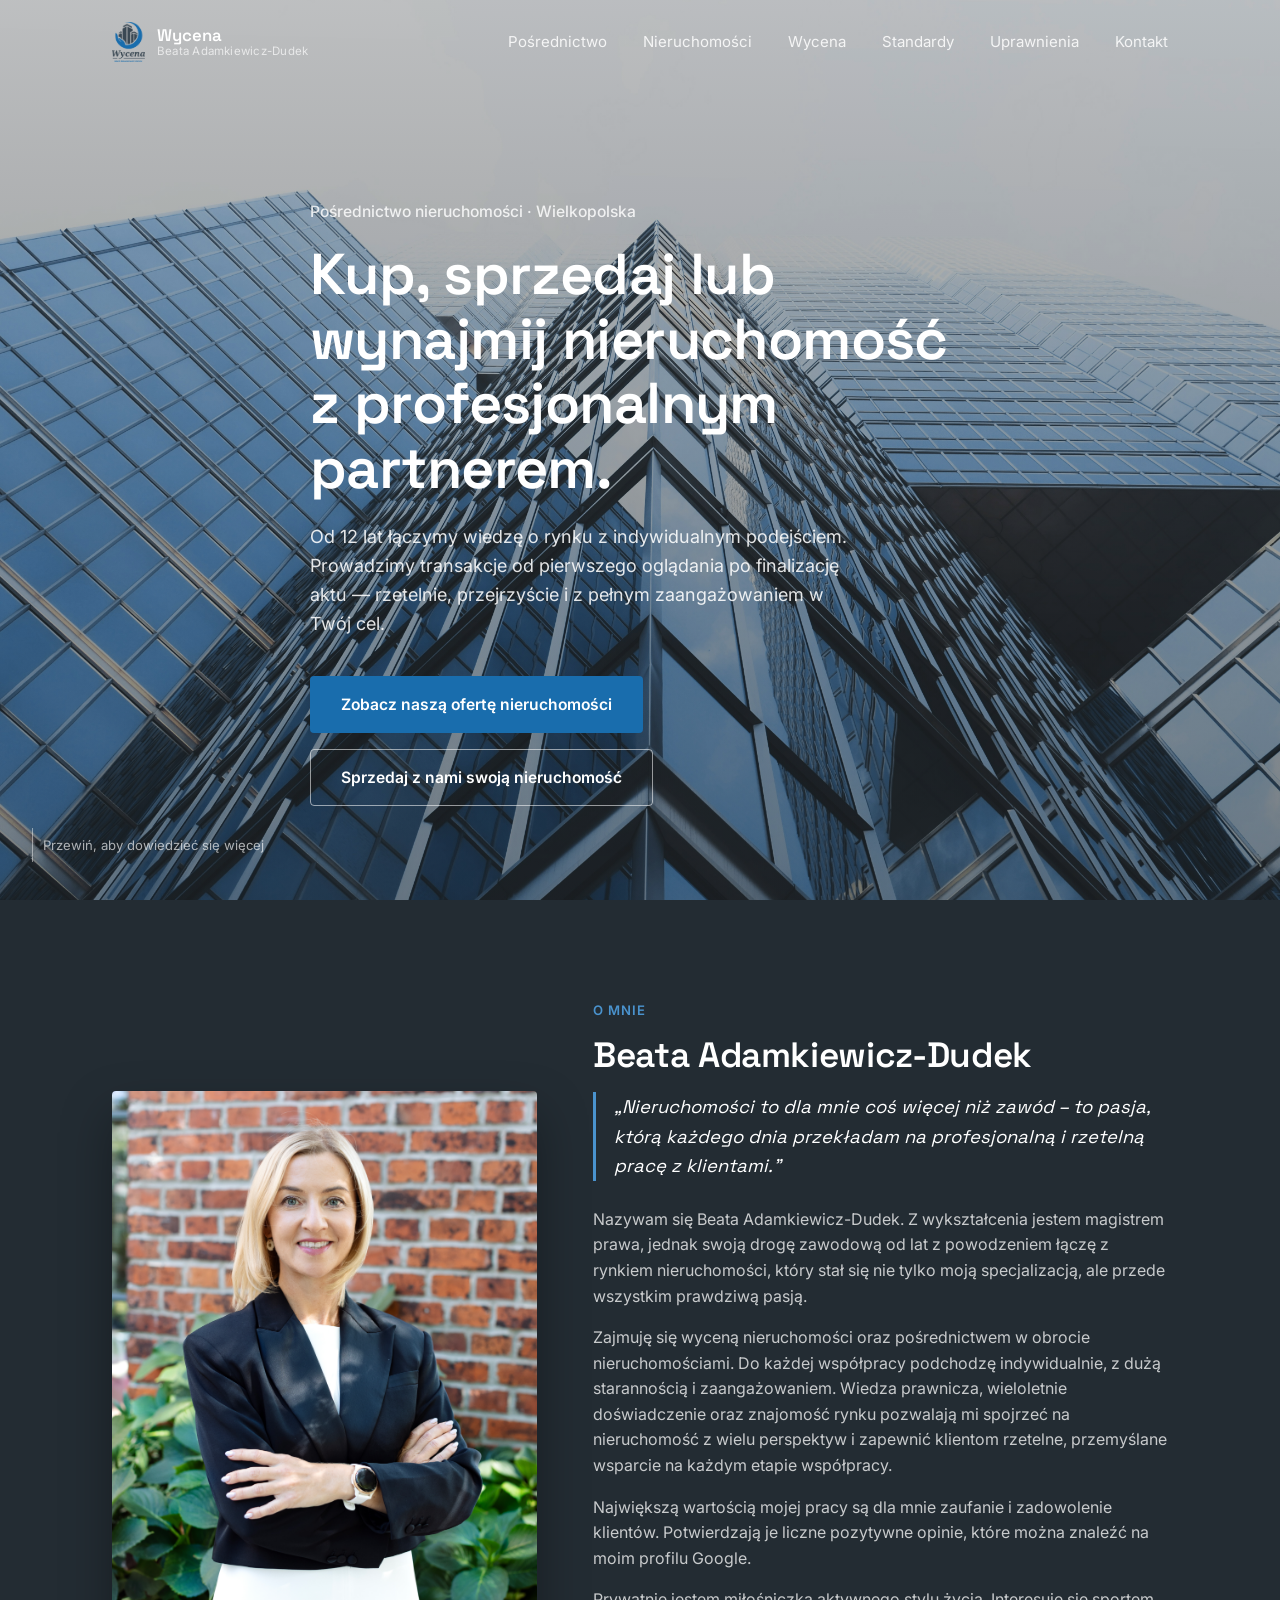
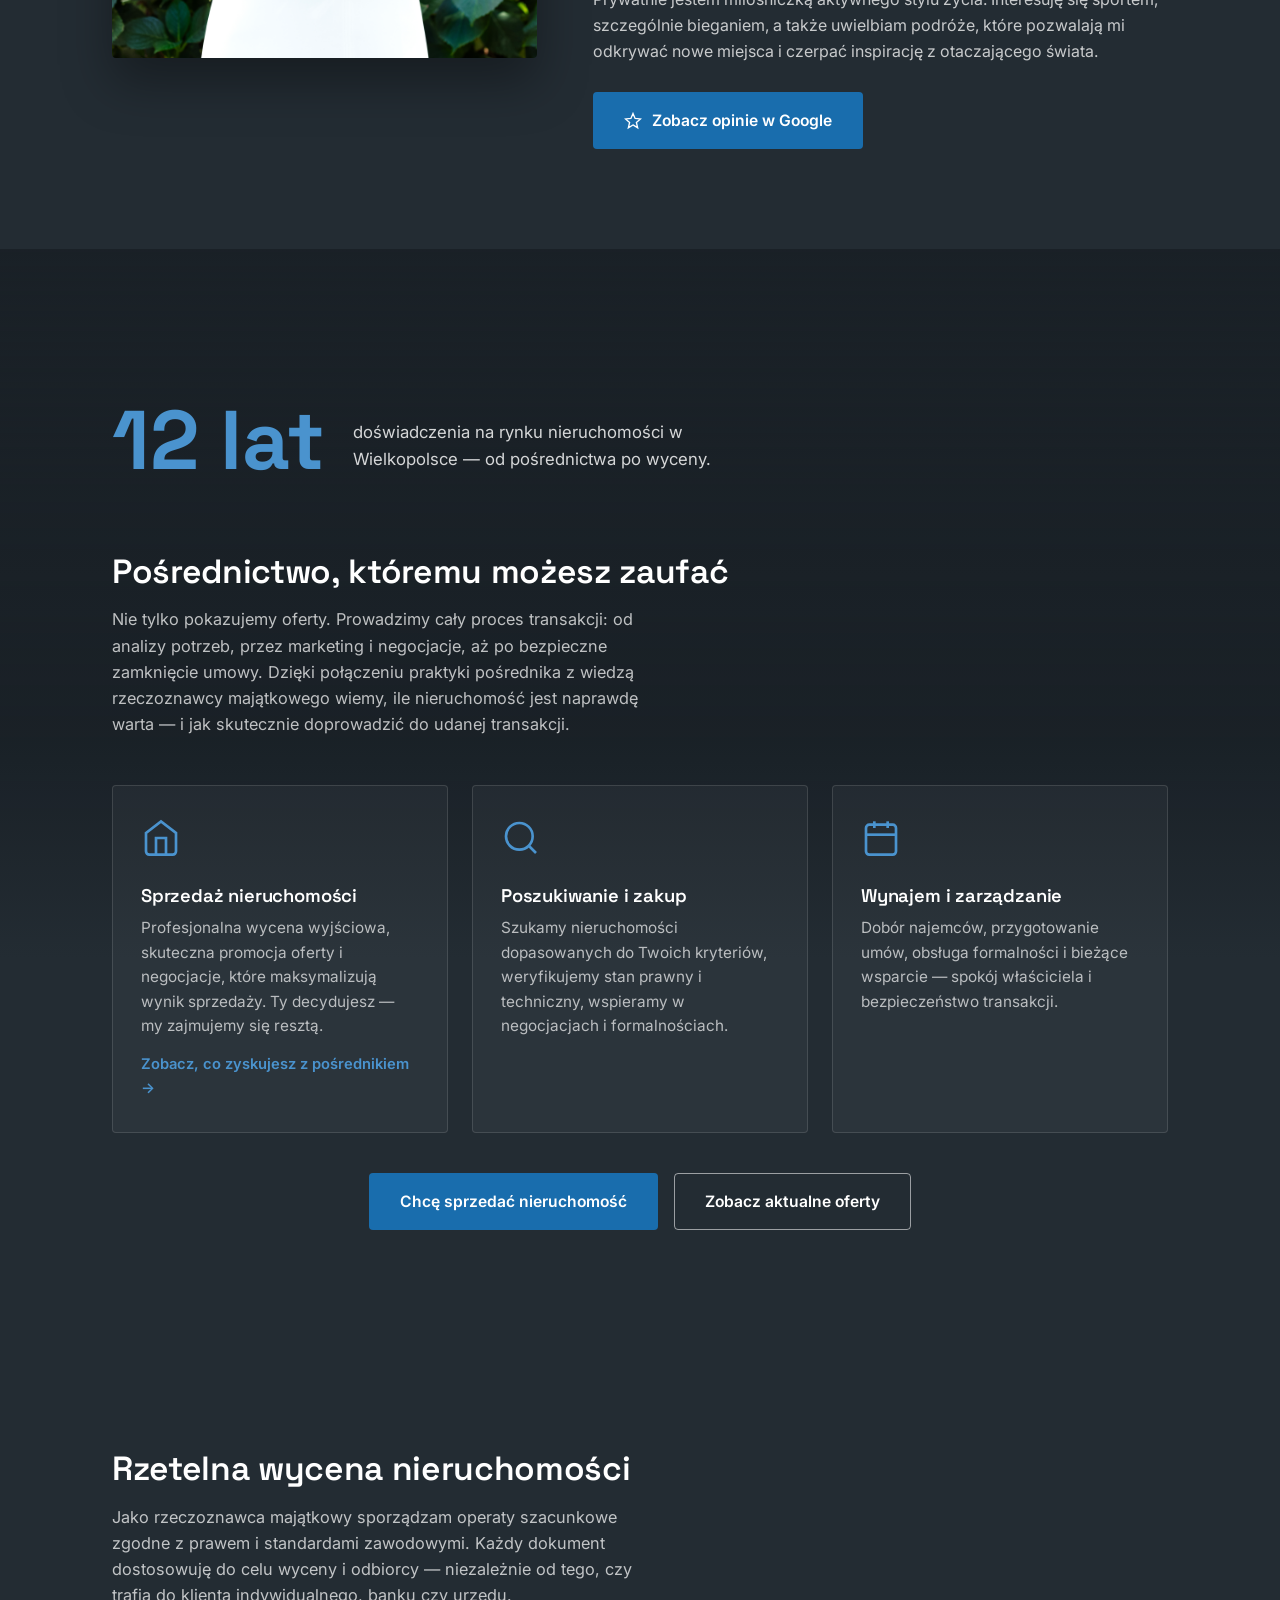
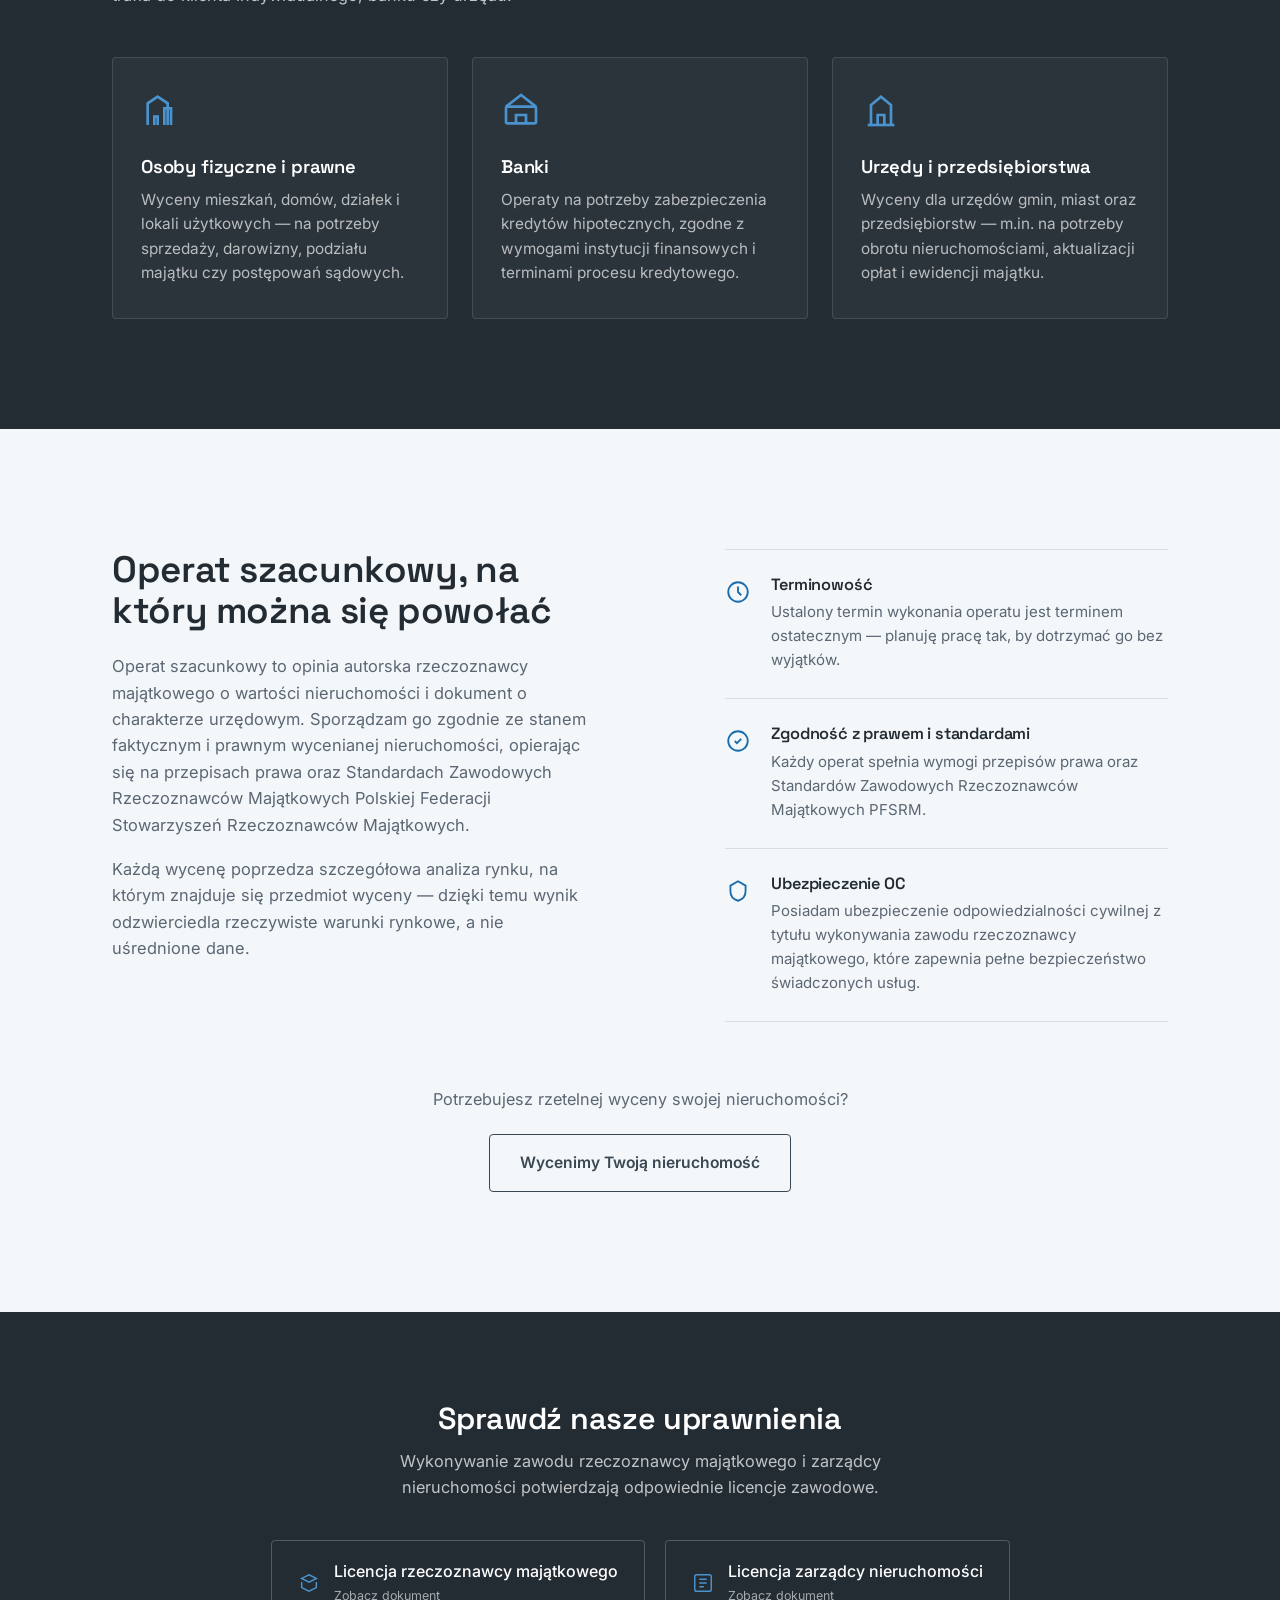
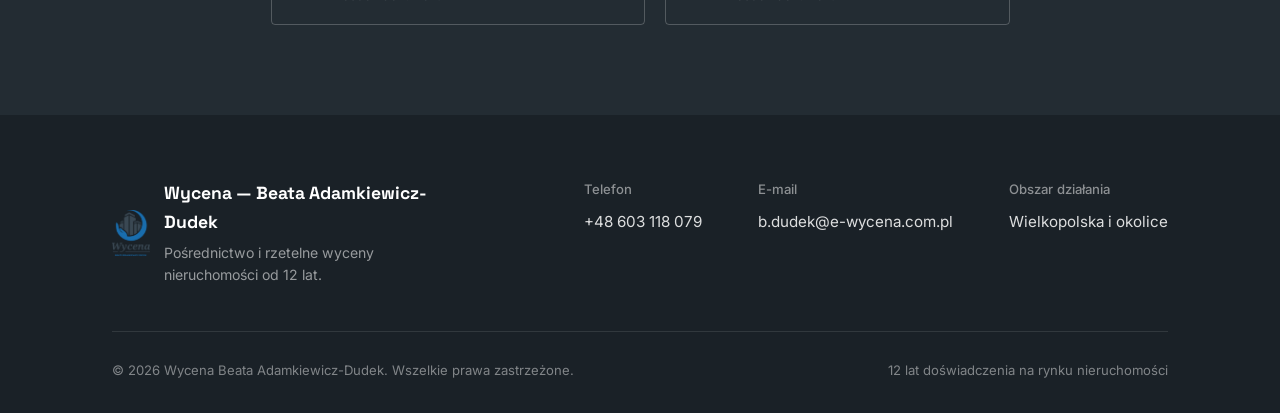
==== index.html @ 92de9cc1 "Pierwsza wersja strony" ====
<!DOCTYPE html>

<html lang="pl">
<head>
<meta charset="utf-8"/>
<meta content="width=device-width, initial-scale=1.0" name="viewport"/>
<title>Pośrednictwo i wycena nieruchomości — Beata Adamkiewicz-Dudek</title>
<meta name="description" content="Kancelaria rzeczoznawcy majątkowego i pośrednictwo w obrocie nieruchomościami — wyceny, operaty szacunkowe i sprzedaż nieruchomości w Wielkopolsce."/>
<meta name="robots" content="index, follow"/>
<link rel="canonical" href="https://www.e-wycena.com.pl/" id="canonicalLink"/>
<meta property="og:type" content="website"/>
<meta property="og:site_name" content="Wycena — Beata Adamkiewicz-Dudek"/>
<meta property="og:title" content="Pośrednictwo i wycena nieruchomości"/>
<meta property="og:description" content="Kancelaria rzeczoznawcy majątkowego i pośrednictwo w obrocie nieruchomościami w Wielkopolsce."/>
<meta property="og:image" content="https://www.e-wycena.com.pl/logo-white.png" id="ogImage"/>
<meta property="og:locale" content="pl_PL"/>
<meta name="twitter:card" content="summary_large_image"/>
<link href="https://fonts.googleapis.com" rel="preconnect"/>
<link crossorigin="" href="https://fonts.gstatic.com" rel="preconnect"/>
<link href="https://fonts.googleapis.com/css2?family=Space+Grotesk:wght@400;500;600;700&amp;family=Inter:wght@400;500;600;700&amp;display=swap" rel="stylesheet"/>
<style>
  :root{
    --navy: #3A4853;
    --navy-deep: #232C33;
    --navy-deepest: #1A2127;
    --blue: #196DAD;
    --blue-light: #4A93CE;
    --blue-pale: #E7F1FA;
    --paper: #F4F7FA;
    --white: #FFFFFF;
    --ink: #232C33;
    --ink-soft: #5B6773;
    --line: rgba(58,72,83,0.14);
    --radius: 4px;
  }

  *{ box-sizing: border-box; }
  html{ scroll-behavior: smooth; }
  body{
    margin:0;
    font-family:'Inter', sans-serif;
    color: var(--ink);
    line-height: 1.6;
    background: var(--navy-deepest);
    -webkit-font-smoothing: antialiased;
  }

  h1,h2,h3,.display{
    font-family:'Space Grotesk', sans-serif;
    font-weight: 600;
    line-height: 1.12;
    letter-spacing: -0.01em;
    margin: 0;
  }

  a{ color: inherit; text-decoration:none; }
  img{ max-width:100%; display:block; }

  .container{
    max-width: 1120px;
    margin: 0 auto;
    padding: 0 32px;
  }

  @media (prefers-reduced-motion: reduce){
    html{ scroll-behavior:auto; }
    *{ animation-duration: 0.001ms !important; transition-duration: 0.001ms !important; }
  }

  /* ---------- Fixed background photo ---------- */
  .photo-backdrop{
    position: fixed;
    inset: 0;
    background: url('wiezowce.jpg') center 30% / cover no-repeat;
    z-index: -2;
  }
  .photo-backdrop::after{
    content:"";
    position:absolute; inset:0;
    background: linear-gradient(180deg, rgba(20,26,31,0.28) 0%, rgba(20,26,31,0.55) 100%);
  }

  /* ---------- Nav ---------- */
  .nav{
    position: fixed;
    top:0; left:0; right:0;
    z-index: 50;
    padding: 22px 0;
    transition: background 0.35s ease, padding 0.35s ease, box-shadow .35s ease;
  }
  .nav.scrolled{
    background: rgba(26,33,39,0.86);
    backdrop-filter: blur(10px);
    padding: 14px 0;
    box-shadow: 0 1px 0 rgba(255,255,255,0.06);
  }
  .nav .container{
    display:flex;
    align-items:center;
    justify-content: space-between;
  }
  .brand{
    display:flex;
    align-items:center;
    gap:12px;
    color: var(--white);
  }
  .brand img{ height: 40px; width:auto; }
  .brand-text{ display:flex; flex-direction:column; line-height:1.15; }
  .brand-text strong{ font-family:'Space Grotesk',sans-serif; font-size:1.05rem; font-weight:600; }
  .brand-text span{ font-size:0.72rem; color: rgba(255,255,255,0.68); letter-spacing:0.02em; }
  .nav-links{
    display:flex;
    gap: 36px;
    font-size: 0.94rem;
    color: rgba(255,255,255,0.85);
  }
  .nav-links a{ transition: color .2s ease; }
  .nav-links a:hover{ color: var(--white); }
  @media (max-width: 720px){
    .nav-links{ display:none; }
  }

  /* ---------- Buttons ---------- */
  .btn{
    display:inline-flex;
    align-items:center;
    justify-content:center;
    gap:10px;
    padding: 15px 30px;
    font-family:'Inter',sans-serif;
    font-weight: 600;
    font-size: 0.98rem;
    border-radius: var(--radius);
    border: 1.5px solid transparent;
    cursor:pointer;
    transition: transform .18s ease, background .2s ease, border-color .2s ease, color .2s ease;
  }
  .btn:hover{ transform: translateY(-2px); }
  .btn-primary{
    background: var(--blue);
    color: var(--white);
  }
  .btn-primary:hover{ background: #1c7cc4; }
  .btn-secondary{
    background: transparent;
    color: var(--white);
    border-color: rgba(255,255,255,0.55);
  }
  .btn-secondary:hover{ border-color: var(--white); background: rgba(255,255,255,0.08); }
  .btn-dark{
    background: var(--navy-deep);
    color: var(--white);
  }
  .btn-dark:hover{ background: #1a2127; }
  .btn-outline-navy{
    background: transparent;
    color: var(--navy);
    border-color: var(--navy);
  }
  .btn-outline-navy:hover{ background: var(--navy); color: var(--white); }

  /* ---------- Hero ---------- */
  .hero{
    position: relative;
    min-height: 100vh;
    display:flex;
    align-items:center;
    padding-top: 90px;
    color: var(--white);
  }
  .hero-inner{ max-width: 660px; }
  .hero-eyebrow{
    font-size: 0.98rem;
    color: rgba(255,255,255,0.82);
    margin-bottom: 18px;
    font-weight: 500;
  }
  .hero h1{
    font-size: clamp(2.4rem, 5vw, 3.6rem);
    margin-bottom: 22px;
  }
  .hero p.lead{
    font-size: 1.13rem;
    color: rgba(255,255,255,0.88);
    max-width: 540px;
    margin-bottom: 38px;
  }
  .hero-ctas{
    display:flex;
    flex-wrap: wrap;
    gap: 16px;
  }
  .scroll-cue{
    position:absolute;
    bottom: 38px;
    left: 32px;
    display:flex;
    align-items:center;
    gap:10px;
    color: rgba(255,255,255,0.65);
    font-size: 0.82rem;
  }
  .scroll-cue .line{
    width:1px; height:34px;
    background: rgba(255,255,255,0.45);
  }

  /* ---------- About section ---------- */
  .section-about{
    position:relative;
    padding: 100px 0;
    background: var(--navy-deep);
    color: var(--white);
  }
  .about-grid{
    display:grid;
    grid-template-columns: 0.85fr 1.15fr;
    gap: 56px;
    align-items:center;
  }
  @media (max-width: 860px){
    .about-grid{ grid-template-columns: 1fr; gap: 36px; }
  }
  .about-media{
    aspect-ratio: 3/4;
    border-radius: var(--radius);
    overflow:hidden;
    box-shadow: 0 24px 50px rgba(0,0,0,0.35);
  }
  .about-media img{ width:100%; height:100%; object-fit:cover; }
  .about-eyebrow{
    font-size:0.82rem;
    font-weight:600;
    letter-spacing:0.08em;
    text-transform:uppercase;
    color: var(--blue-light);
    margin-bottom:14px;
    display:block;
  }
  .about-text h2{ font-size: clamp(1.6rem, 3vw, 2.2rem); margin-bottom:18px; }
  .about-text .about-quote{
    font-family:'Space Grotesk',sans-serif;
    font-size:1.15rem;
    font-style:italic;
    color: var(--white);
    border-left: 3px solid var(--blue-light);
    padding-left:18px;
    margin: 0 0 26px;
  }
  .about-text p{ color: rgba(255,255,255,0.75); font-size:1rem; margin:0 0 16px; }
  .about-text p:last-of-type{ margin-bottom: 28px; }
  .google-btn{ display:inline-flex; align-items:center; gap:10px; }
  .google-btn svg{ width:18px; height:18px; }

  /* ---------- Transition / clients section ---------- */
  
  .section-solid-dark{
    position:relative;
    padding: 110px 0;
    background: var(--navy-deep);
    color: var(--white);
  }

  .section-transition{
    position:relative;
    padding: 150px 0 110px;
    background: linear-gradient(180deg,
      rgba(26,33,39,0.30) 0%,
      rgba(26,33,39,0.78) 22%,
      rgba(26,33,39,0.97) 45%,
      var(--navy-deep) 65%,
      var(--navy-deep) 100%);
    color: var(--white);
  }
  .stat-row{
    display:flex;
    align-items:flex-end;
    gap: 28px;
    margin-bottom: 70px;
    flex-wrap: wrap;
  }
  .stat-number{
    font-family:'Space Grotesk',sans-serif;
    font-size: clamp(3.2rem, 8vw, 5.2rem);
    font-weight: 700;
    color: var(--blue-light);
    line-height:1;
  }
  .stat-caption{
    font-size: 1.05rem;
    color: rgba(255,255,255,0.82);
    max-width: 360px;
    padding-bottom: 10px;
  }
  .section-heading{
    font-size: clamp(1.6rem, 3vw, 2.1rem);
    margin-bottom: 14px;
  }
  .section-sub{
    color: rgba(255,255,255,0.72);
    max-width: 560px;
    margin-bottom: 48px;
    font-size: 1.02rem;
  }
  .client-grid{
    display:grid;
    grid-template-columns: repeat(3, 1fr);
    gap: 24px;
  }
  @media (max-width: 860px){
    .client-grid{ grid-template-columns: 1fr; }
  }
  .client-card{
    background: rgba(255,255,255,0.04);
    border: 1px solid rgba(255,255,255,0.12);
    border-radius: var(--radius);
    padding: 32px 28px;
  }
  .client-card svg{ width: 40px; height:40px; margin-bottom: 20px; color: var(--blue-light); }
  .client-card h3{
    font-size: 1.15rem;
    margin-bottom: 10px;
    color: var(--white);
  }
  .client-card p{
    color: rgba(255,255,255,0.68);
    font-size: 0.96rem;
    margin:0;
  }

  /* ---------- Standards section (light) ---------- */
  .section-light{
    position: relative;
    background: var(--paper);
    padding: 120px 0;
  }
  .standards-grid{
    display:grid;
    grid-template-columns: 1.1fr 0.9fr;
    gap: 72px;
    align-items:start;
  }
  @media (max-width: 900px){
    .standards-grid{ grid-template-columns: 1fr; gap: 48px; }
  }
  .standards-grid h2{
    font-size: clamp(1.7rem, 3vw, 2.3rem);
    color: var(--ink);
    margin-bottom: 22px;
    max-width: 460px;
  }
  .standards-grid .col-text p{
    color: var(--ink-soft);
    font-size: 1.03rem;
    margin: 0 0 18px;
    max-width: 480px;
  }
  .guarantee-list{
    display:flex;
    flex-direction:column;
    gap: 0;
    border-top: 1px solid var(--line);
  }
  .guarantee-item{
    display:flex;
    gap: 20px;
    padding: 26px 0;
    border-bottom: 1px solid var(--line);
  }
  .guarantee-item svg{ width: 26px; height:26px; flex-shrink:0; color: var(--blue); margin-top:3px; }
  .guarantee-item h3{
    font-size: 1.02rem;
    margin-bottom: 6px;
    color: var(--ink);
  }
  .guarantee-item p{
    margin:0;
    font-size: 0.94rem;
    color: var(--ink-soft);
  }
  .cta-mid{
    margin-top: 64px;
    text-align:center;
  }
  .cta-mid p{
    color: var(--ink-soft);
    margin: 0 0 22px;
    font-size: 1.02rem;
  }

  /* ---------- Licenses band ---------- */
  .section-licenses{
    background: var(--navy-deep);
    padding: 90px 0;
    color: var(--white);
    text-align:center;
  }
  .section-licenses h2{
    font-size: clamp(1.5rem, 2.6vw, 1.9rem);
    margin-bottom: 12px;
  }
  .section-licenses .section-sub{
    margin: 0 auto 40px;
    text-align:center;
  }
  .license-row{
    display:flex;
    justify-content:center;
    gap: 20px;
    flex-wrap: wrap;
  }
  .license-link{
    display:flex;
    align-items:center;
    gap:14px;
    padding: 18px 26px;
    border: 1.5px solid rgba(255,255,255,0.22);
    border-radius: var(--radius);
    transition: border-color .2s ease, background .2s ease;
    font-weight: 500;
  }
  .license-link:hover{ border-color: var(--blue-light); background: rgba(255,255,255,0.05); }
  .license-link svg{ width:22px; height:22px; color: var(--blue-light); flex-shrink:0; }
  .license-link .lbl{ text-align:left; }
  .license-link .lbl small{
    display:block;
    color: rgba(255,255,255,0.6);
    font-weight:400;
    font-size:0.78rem;
    margin-top:2px;
  }

  /* ---------- Footer ---------- */
  footer{
    background: var(--navy-deepest);
    color: rgba(255,255,255,0.75);
    padding: 64px 0 32px;
  }
  .footer-top{
    display:flex;
    justify-content: space-between;
    gap: 40px;
    flex-wrap: wrap;
    padding-bottom: 44px;
    border-bottom: 1px solid rgba(255,255,255,0.1);
    margin-bottom: 28px;
  }
  .footer-brand{ display:flex; gap:14px; align-items:center; max-width: 340px; }
  .footer-brand img{ height: 46px; width: auto; flex-shrink: 0; }
  .footer-brand strong{ font-family:'Space Grotesk',sans-serif; color:var(--white); font-size:1.1rem; }
  .footer-brand p{ margin: 6px 0 0; font-size: 0.88rem; color: rgba(255,255,255,0.55); }
  .footer-contact{
    display:flex;
    gap: 56px;
    flex-wrap: wrap;
  }
  .footer-contact div h4{
    font-family:'Inter',sans-serif;
    font-size: 0.82rem;
    color: rgba(255,255,255,0.5);
    margin: 0 0 10px;
    font-weight:500;
  }
  .footer-contact div p{ margin:0; font-size:0.95rem; color: rgba(255,255,255,0.85); }
  .footer-bottom{
    display:flex;
    justify-content: space-between;
    flex-wrap: wrap;
    gap: 12px;
    font-size: 0.82rem;
    color: rgba(255,255,255,0.45);
  }
</style>
</head>
<body>
<div class="photo-backdrop"></div>
<nav class="nav" id="siteNav">
<div class="container">
<div class="brand">
<img alt="Logo kancelarii Wycena" src="logo-white.png" width="631" height="763"/>
<div class="brand-text">
<strong>Wycena</strong>
<span>Beata Adamkiewicz-Dudek</span>
</div>
</div>
<div class="nav-links"><a href="posrednictwo.html">Pośrednictwo</a>
<a href="nieruchomosci.html">Nieruchomości</a>
<a href="#wycena">Wycena</a>
<a href="#standardy">Standardy</a>
<a href="#licencje">Uprawnienia</a>
<a href="#kontakt">Kontakt</a>
</div>
</div>
</nav>
<!-- HERO -->
<header class="hero">
<div class="container">
<div class="hero-inner">
<p class="hero-eyebrow">Pośrednictwo nieruchomości · Wielkopolska</p>
<h1>Kup, sprzedaj lub wynajmij nieruchomość z profesjonalnym partnerem.</h1>
<p class="lead">Od 12 lat łączymy wiedzę o rynku z indywidualnym podejściem. Prowadzimy transakcje od pierwszego oglądania po finalizację aktu — rzetelnie, przejrzyście i z pełnym zaangażowaniem w Twój cel.</p>
<div class="hero-ctas">
<a class="btn btn-primary" href="nieruchomosci.html">Zobacz naszą ofertę nieruchomości</a>
<a class="btn btn-secondary" href="posrednictwo.html">Sprzedaj z nami swoją nieruchomość</a>
</div>
</div>
</div>
<div class="scroll-cue">
<span class="line"></span>
    Przewiń, aby dowiedzieć się więcej
  </div>
</header>
<section class="section-about" id="o-mnie">
<div class="container">
<div class="about-grid">
<div class="about-media"><img alt="Beata Adamkiewicz-Dudek" src="BeataAdamkiewiczDudek.jpg"/></div>
<div class="about-text">
<span class="about-eyebrow">O mnie</span>
<h2>Beata Adamkiewicz-Dudek</h2>
<p class="about-quote">„Nieruchomości to dla mnie coś więcej niż zawód – to pasja, którą każdego dnia przekładam na profesjonalną i rzetelną pracę z klientami.”</p>
<p>Nazywam się Beata Adamkiewicz-Dudek. Z wykształcenia jestem magistrem prawa, jednak swoją drogę zawodową od lat z powodzeniem łączę z rynkiem nieruchomości, który stał się nie tylko moją specjalizacją, ale przede wszystkim prawdziwą pasją.</p>
<p>Zajmuję się wyceną nieruchomości oraz pośrednictwem w obrocie nieruchomościami. Do każdej współpracy podchodzę indywidualnie, z dużą starannością i zaangażowaniem. Wiedza prawnicza, wieloletnie doświadczenie oraz znajomość rynku pozwalają mi spojrzeć na nieruchomość z wielu perspektyw i zapewnić klientom rzetelne, przemyślane wsparcie na każdym etapie współpracy.</p>
<p>Największą wartością mojej pracy są dla mnie zaufanie i zadowolenie klientów. Potwierdzają je liczne pozytywne opinie, które można znaleźć na moim profilu Google.</p>
<p>Prywatnie jestem miłośniczką aktywnego stylu życia. Interesuję się sportem, szczególnie bieganiem, a także uwielbiam podróże, które pozwalają mi odkrywać nowe miejsca i czerpać inspirację z otaczającego świata.</p>
<a class="btn btn-primary google-btn" href="https://g.page/r/CRISj9t2xrHaEBM/review" rel="noopener" target="_blank">
<svg fill="none" stroke="currentColor" stroke-width="1.8" viewbox="0 0 24 24"><path d="M12 17.27L18.18 21l-1.64-7.03L22 9.24l-7.19-.61L12 2 9.19 8.63 2 9.24l5.46 4.73L5.82 21z"></path></svg>
Zobacz opinie w Google
</a>
</div>
</div>
</div>
</section>
<section class="section-transition" id="posrednictwo">
<div class="container">
<div class="stat-row">
<div class="stat-number">12 lat</div>
<div class="stat-caption">doświadczenia na rynku nieruchomości w Wielkopolsce — od pośrednictwa po wyceny.</div>
</div>
<h2 class="section-heading">Pośrednictwo, któremu możesz zaufać</h2>
<p class="section-sub">Nie tylko pokazujemy oferty. Prowadzimy cały proces transakcji: od analizy potrzeb, przez marketing i negocjacje, aż po bezpieczne zamknięcie umowy. Dzięki połączeniu praktyki pośrednika z wiedzą rzeczoznawcy majątkowego wiemy, ile nieruchomość jest naprawdę warta — i jak skutecznie doprowadzić do udanej transakcji.</p>
<div class="client-grid">
<div class="client-card">
<svg fill="none" stroke="currentColor" stroke-width="1.6" viewbox="0 0 24 24">
<path d="M3 9l9-7 9 7v11a2 2 0 0 1-2 2H5a2 2 0 0 1-2-2z"></path>
<polyline points="9 22 9 12 15 12 15 22"></polyline>
</svg>
<h3>Sprzedaż nieruchomości</h3>
<p>Profesjonalna wycena wyjściowa, skuteczna promocja oferty i negocjacje, które maksymalizują wynik sprzedaży. Ty decydujesz — my zajmujemy się resztą.</p>
<a href="posrednictwo.html" style="display:inline-block; margin-top:14px; color:var(--blue-light); font-size:0.92rem; font-weight:600;">Zobacz, co zyskujesz z pośrednikiem →</a>
</div>
<div class="client-card">
<svg fill="none" stroke="currentColor" stroke-width="1.6" viewbox="0 0 24 24">
<circle cx="11" cy="11" r="8"></circle>
<line x1="21" x2="16.65" y1="21" y2="16.65"></line>
</svg>
<h3>Poszukiwanie i zakup</h3>
<p>Szukamy nieruchomości dopasowanych do Twoich kryteriów, weryfikujemy stan prawny i techniczny, wspieramy w negocjacjach i formalnościach.</p>
</div>
<div class="client-card">
<svg fill="none" stroke="currentColor" stroke-width="1.6" viewbox="0 0 24 24">
<rect height="18" rx="2" ry="2" width="18" x="3" y="4"></rect>
<line x1="16" x2="16" y1="2" y2="6"></line>
<line x1="8" x2="8" y1="2" y2="6"></line>
<line x1="3" x2="21" y1="10" y2="10"></line>
</svg>
<h3>Wynajem i zarządzanie</h3>
<p>Dobór najemców, przygotowanie umów, obsługa formalności i bieżące wsparcie — spokój właściciela i bezpieczeństwo transakcji.</p>
</div>
</div>
<div class="hero-ctas" style="justify-content: center; margin-top: 40px;">
<a class="btn btn-primary" href="posrednictwo.html">Chcę sprzedać nieruchomość</a>
<a class="btn btn-secondary" href="nieruchomosci.html">Zobacz aktualne oferty</a>
</div>
</div>
</section>
<!-- FOR WHOM -->
<section class="section-solid-dark" id="wycena">
<div class="container">

<h2 class="section-heading">Rzetelna wycena nieruchomości</h2>
<p class="section-sub">Jako rzeczoznawca majątkowy sporządzam operaty szacunkowe zgodne z prawem i standardami zawodowymi. Każdy dokument dostosowuję do celu wyceny i odbiorcy — niezależnie od tego, czy trafia do klienta indywidualnego, banku czy urzędu.</p>
<div class="client-grid">
<div class="client-card">
<svg fill="none" stroke="currentColor" stroke-width="1.6" viewbox="0 0 24 24"><path d="M4 21V8l6-4 6 4v13"></path><path d="M14 21V11h4v10"></path><path d="M8 21v-5h2v5"></path></svg>
<h3>Osoby fizyczne i prawne</h3>
<p>Wyceny mieszkań, domów, działek i lokali użytkowych — na potrzeby sprzedaży, darowizny, podziału majątku czy postępowań sądowych.</p>
</div>
<div class="client-card">
<svg fill="none" stroke="currentColor" stroke-width="1.6" viewbox="0 0 24 24"><rect height="10" rx="1" width="18" x="3" y="10"></rect><path d="M3 10 12 3l9 7"></path><path d="M9 20v-5h6v5"></path></svg>
<h3>Banki</h3>
<p>Operaty na potrzeby zabezpieczenia kredytów hipotecznych, zgodne z wymogami instytucji finansowych i terminami procesu kredytowego.</p>
</div>
<div class="client-card">
<svg fill="none" stroke="currentColor" stroke-width="1.6" viewbox="0 0 24 24"><path d="M4 21h16"></path><path d="M6 21V9l6-5 6 5v12"></path><path d="M10 21v-6h4v6"></path></svg>
<h3>Urzędy i przedsiębiorstwa</h3>
<p>Wyceny dla urzędów gmin, miast oraz przedsiębiorstw — m.in. na potrzeby obrotu nieruchomościami, aktualizacji opłat i ewidencji majątku.</p>
</div>
</div>
</div>
</section>
<!-- STANDARDS -->
<section class="section-light" id="standardy">
<div class="container">
<div class="standards-grid">
<div class="col-text">
<h2>Operat szacunkowy, na który można się powołać</h2>
<p>Operat szacunkowy to opinia autorska rzeczoznawcy majątkowego o wartości nieruchomości i dokument o charakterze urzędowym. Sporządzam go zgodnie ze stanem faktycznym i prawnym wycenianej nieruchomości, opierając się na przepisach prawa oraz Standardach Zawodowych Rzeczoznawców Majątkowych Polskiej Federacji Stowarzyszeń Rzeczoznawców Majątkowych.</p>
<p>Każdą wycenę poprzedza szczegółowa analiza rynku, na którym znajduje się przedmiot wyceny — dzięki temu wynik odzwierciedla rzeczywiste warunki rynkowe, a nie uśrednione dane.</p>
</div>
<div class="guarantee-list">
<div class="guarantee-item">
<svg fill="none" stroke="currentColor" stroke-width="1.7" viewbox="0 0 24 24"><circle cx="12" cy="12" r="9"></circle><path d="M12 7v5l3 3"></path></svg>
<div>
<h3>Terminowość</h3>
<p>Ustalony termin wykonania operatu jest terminem ostatecznym — planuję pracę tak, by dotrzymać go bez wyjątków.</p>
</div>
</div>
<div class="guarantee-item">
<svg fill="none" stroke="currentColor" stroke-width="1.7" viewbox="0 0 24 24"><path d="M9 12l2 2 4-4"></path><circle cx="12" cy="12" r="9"></circle></svg>
<div>
<h3>Zgodność z prawem i standardami</h3>
<p>Każdy operat spełnia wymogi przepisów prawa oraz Standardów Zawodowych Rzeczoznawców Majątkowych PFSRM.</p>
</div>
</div>
<div class="guarantee-item">
<svg fill="none" stroke="currentColor" stroke-width="1.7" viewbox="0 0 24 24"><path d="M12 3l7 4v5c0 5-3.4 8-7 9-3.6-1-7-4-7-9V7l7-4z"></path></svg>
<div>
<h3>Ubezpieczenie OC</h3>
<p>Posiadam ubezpieczenie odpowiedzialności cywilnej z tytułu wykonywania zawodu rzeczoznawcy majątkowego, które zapewnia pełne bezpieczeństwo świadczonych usług.</p>
</div>
</div>
</div>
</div>
<div class="cta-mid">
<p>Potrzebujesz rzetelnej wyceny swojej nieruchomości?</p>
<a class="btn btn-outline-navy" href="wycena.html">Wycenimy Twoją nieruchomość</a>
</div>
</div>
</section>
<!-- LICENSES -->
<section class="section-licenses" id="licencje">
<div class="container">
<h2>Sprawdź nasze uprawnienia</h2>
<p class="section-sub">Wykonywanie zawodu rzeczoznawcy majątkowego i zarządcy nieruchomości potwierdzają odpowiednie licencje zawodowe.</p>
<div class="license-row">
<a class="license-link" href="swiadectwo-rzeczoznawcy.jpg" target="_blank" rel="noopener">
<svg fill="none" stroke="currentColor" stroke-width="1.6" viewbox="0 0 24 24"><path d="M12 3l8 4-8 4-8-4 8-4z"></path><path d="M4 11v6l8 4 8-4v-6"></path></svg>
<span class="lbl">Licencja rzeczoznawcy majątkowego<small>Zobacz dokument</small></span>
</a>
<a class="license-link" href="swiadectwo-zarzadcy.jpg" target="_blank" rel="noopener">
<svg fill="none" stroke="currentColor" stroke-width="1.6" viewbox="0 0 24 24"><rect height="18" rx="2" width="18" x="3" y="3"></rect><path d="M8 12h8M8 16h5M8 8h8"></path></svg>
<span class="lbl">Licencja zarządcy nieruchomości<small>Zobacz dokument</small></span>
</a>
</div>
</div>
</section>
<footer id="kontakt">
<div class="container">
<div class="footer-top">
<div class="footer-brand">
<img alt="Logo kancelarii Wycena" src="logo-white.png" width="631" height="763"/>
<div>
<strong>Wycena — Beata Adamkiewicz-Dudek</strong>
<p>Pośrednictwo i rzetelne wyceny nieruchomości od 12 lat.</p>
</div>
</div>
<div class="footer-contact" id="footerContact"></div>
</div>
<div class="footer-bottom">
<span>© 2026 Wycena Beata Adamkiewicz-Dudek. Wszelkie prawa zastrzeżone.</span>
<span>12 lat doświadczenia na rynku nieruchomości</span>
</div>
</div>
</footer>
<script src="config.js"></script>
<script src="api.js"></script>
<script>
  const nav = document.getElementById('siteNav');
  window.addEventListener('scroll', () => {
    if (window.scrollY > 40) { nav.classList.add('scrolled'); }
    else { nav.classList.remove('scrolled'); }
  });

  (function () {
    const API = window.WycenaAPI || {};
    const esc = API.esc || function (s) { return s == null ? '' : String(s); };
    const CFG = window.WYCENA_CONFIG || {};
    const b = CFG.business || {};
    document.getElementById('footerContact').innerHTML =
      '<div><h4>Telefon</h4><p><a href="tel:' + esc(b.phoneHref || '') + '">' + esc(b.phone || '') + '</a></p></div>' +
      '<div><h4>E-mail</h4><p><a href="mailto:' + esc(b.email || '') + '">' + esc(b.email || '') + '</a></p></div>' +
      '<div><h4>Obszar działania</h4><p>' + esc(b.area || '') + '</p></div>';

    if (CFG.siteUrl && CFG.siteUrl.indexOf('TWOJADOMENA') === -1) {
      const base = String(CFG.siteUrl).replace(/\/$/, '');
      const canonical = document.getElementById('canonicalLink');
      if (canonical) canonical.href = base + '/';
    }
  })();
</script>
</body>
</html>
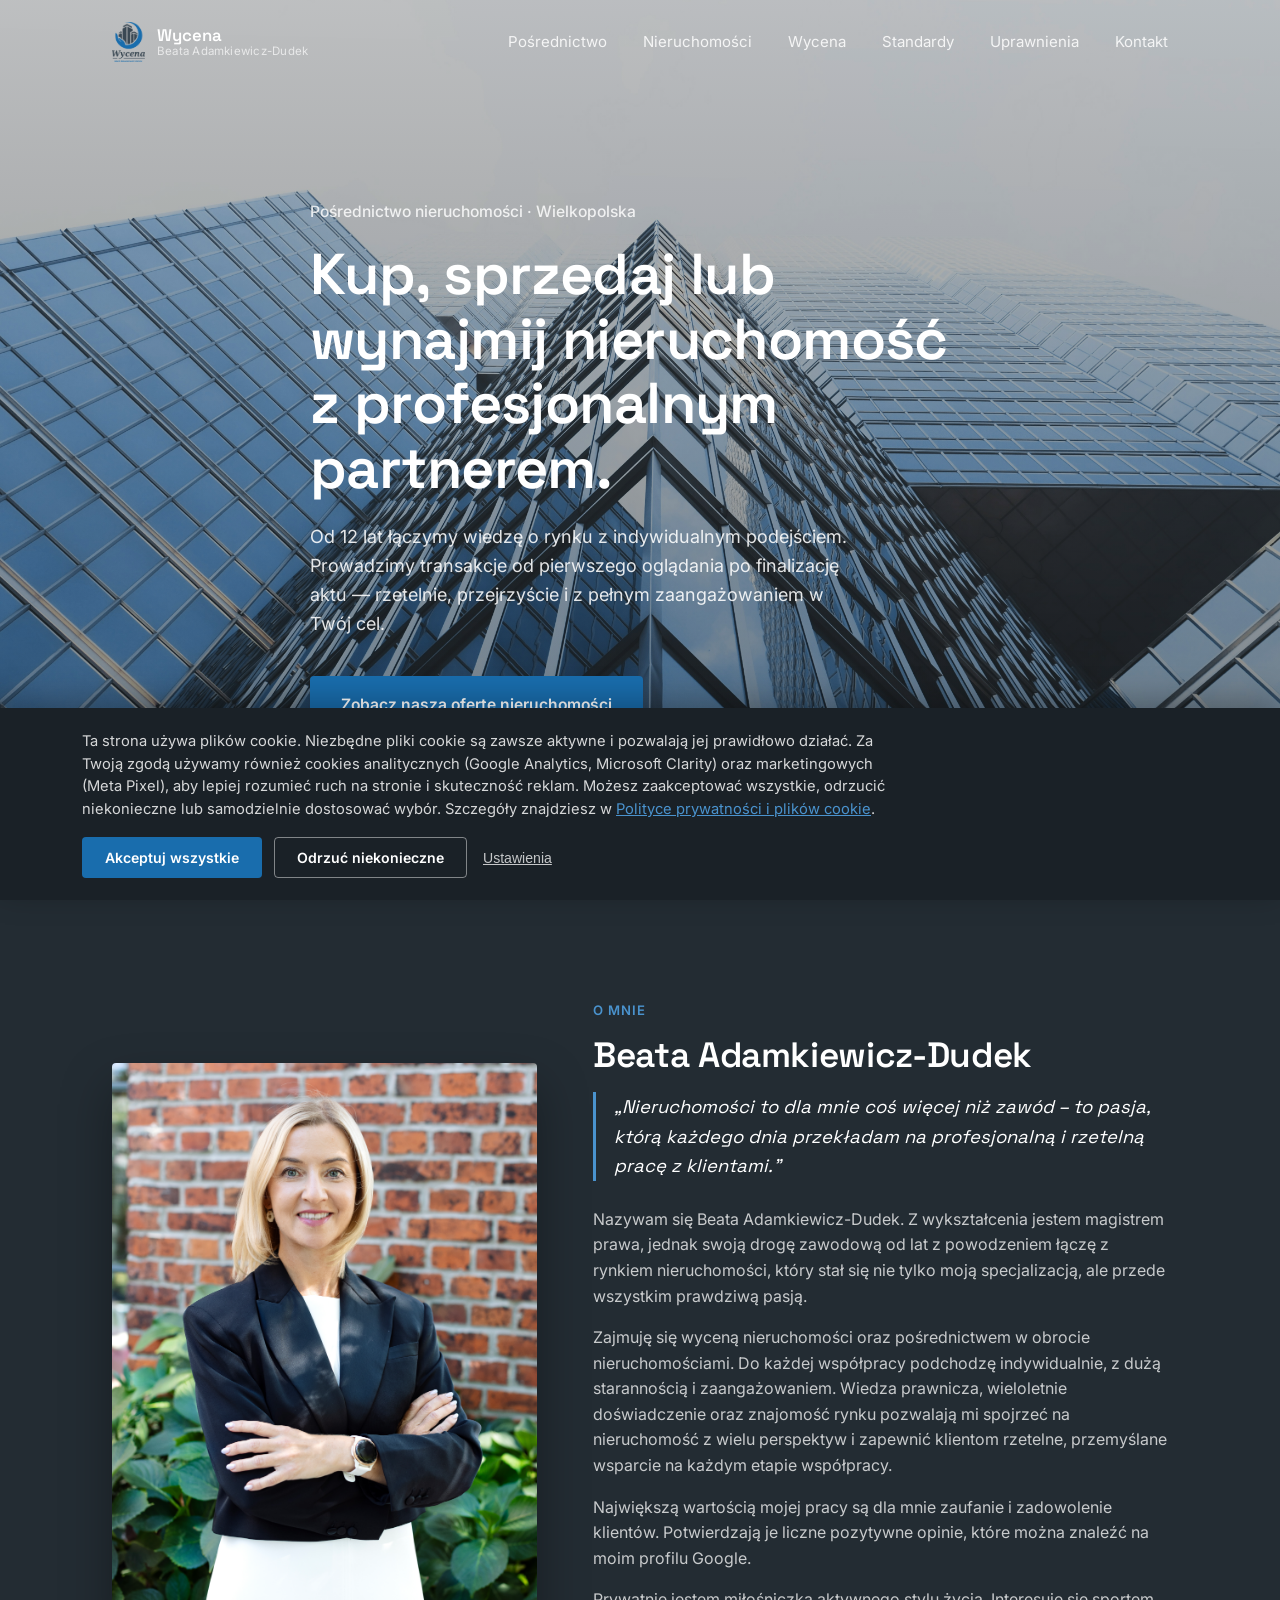
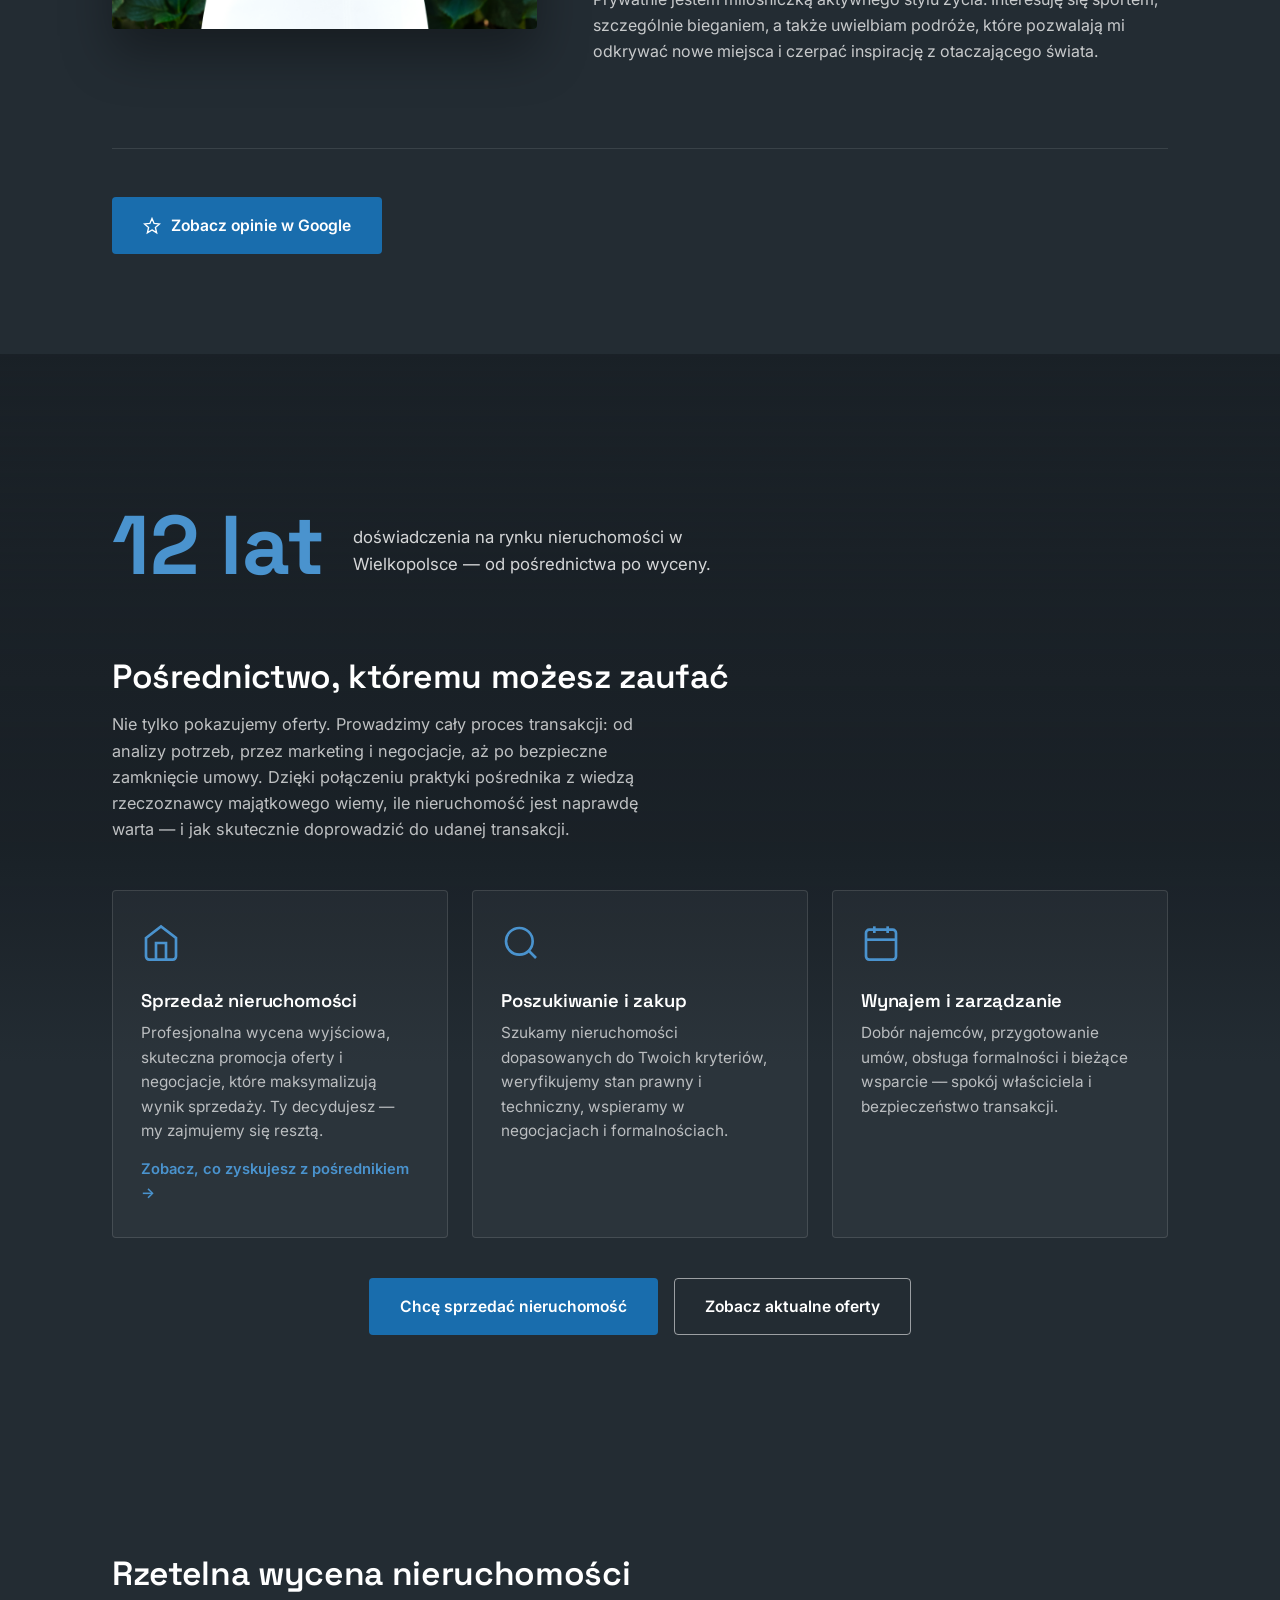
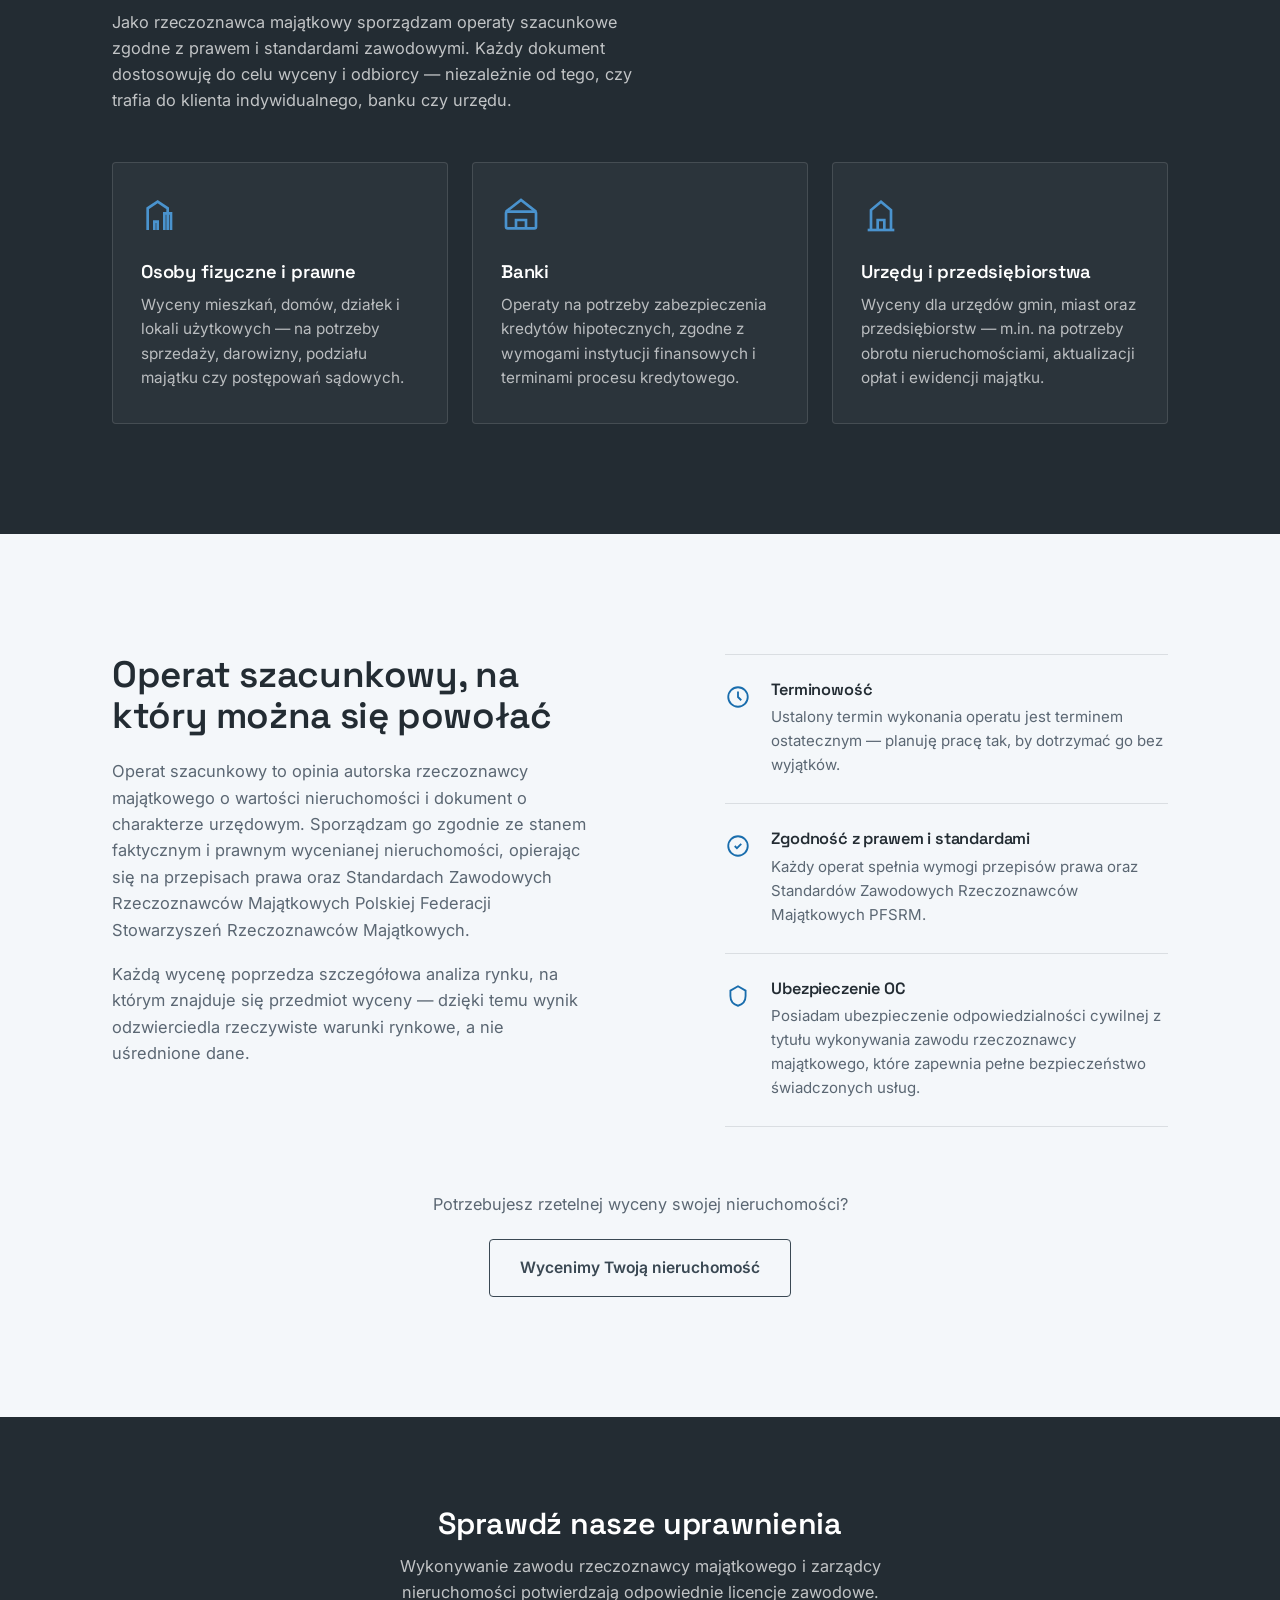
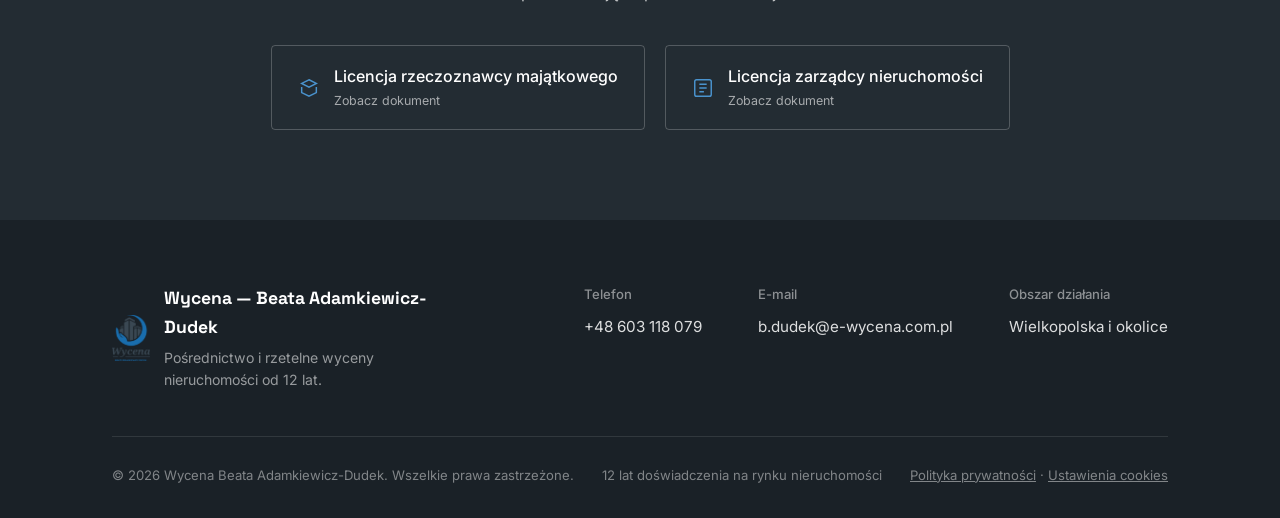
==== commit 47a370af: "Dodaje baner zgody na cookies, mobilne menu na stronie głównej i widżet opinii Google - Baner zgody " ====
--- a/index.html
+++ b/index.html
@@ -18,6 +18,7 @@
 <link href="https://fonts.googleapis.com" rel="preconnect"/>
 <link crossorigin="" href="https://fonts.gstatic.com" rel="preconnect"/>
 <link href="https://fonts.googleapis.com/css2?family=Space+Grotesk:wght@400;500;600;700&amp;family=Inter:wght@400;500;600;700&amp;display=swap" rel="stylesheet"/>
+<script src="cookie-consent.js" defer></script>
 <style>
   :root{
     --navy: #3A4853;
@@ -32,6 +33,7 @@
     --ink-soft: #5B6773;
     --line: rgba(58,72,83,0.14);
     --radius: 4px;
+    --warn: #C97A2E;
   }
 
   *{ box-sizing: border-box; }
@@ -117,8 +119,48 @@
   }
   .nav-links a{ transition: color .2s ease; }
   .nav-links a:hover{ color: var(--white); }
-  @media (max-width: 720px){
-    .nav-links{ display:none; }
+
+  /* Hamburger — widoczny tylko na małych ekranach */
+  .nav-toggle{
+    display:none;
+    width: 42px; height: 42px;
+    background: transparent;
+    border: 1px solid rgba(255,255,255,0.28);
+    border-radius: var(--radius);
+    color: var(--white);
+    cursor:pointer;
+    align-items:center; justify-content:center;
+    flex-direction: column;
+    gap: 4px;
+    padding: 0;
+    flex-shrink: 0;
+  }
+  .nav-toggle span{
+    display:block; width:18px; height:2px; background: currentColor; border-radius: 2px;
+    transition: transform .2s ease, opacity .2s ease;
+  }
+  .nav-toggle[aria-expanded="true"] span:nth-child(1){ transform: translateY(6px) rotate(45deg); }
+  .nav-toggle[aria-expanded="true"] span:nth-child(2){ opacity: 0; }
+  .nav-toggle[aria-expanded="true"] span:nth-child(3){ transform: translateY(-6px) rotate(-45deg); }
+
+  @media (max-width: 860px){
+    .nav-toggle{ display:flex; }
+    .nav .container{ position: relative; }
+    .nav-links{
+      position: absolute;
+      top: 100%;
+      left: 0;
+      right: 0;
+      background: var(--navy-deepest);
+      flex-direction: column;
+      gap: 0;
+      padding: 6px 0 14px;
+      border-top: 1px solid rgba(255,255,255,0.1);
+      box-shadow: 0 18px 30px rgba(0,0,0,0.28);
+      display: none;
+    }
+    .nav-links.open{ display:flex; }
+    .nav-links a{ padding: 14px 32px; }
   }
 
   /* ---------- Buttons ---------- */
@@ -253,6 +295,26 @@
   .google-btn{ display:inline-flex; align-items:center; gap:10px; }
   .google-btn svg{ width:18px; height:18px; }
 
+  /* ---------- Widżet opinii Google ---------- */
+  .google-reviews{ margin-top: 56px; padding-top: 48px; border-top: 1px solid rgba(255,255,255,0.1); }
+  .gr-summary{ display:flex; align-items:center; gap:14px; flex-wrap:wrap; margin-bottom: 22px; }
+  .gr-score{ font-family:'Space Grotesk',sans-serif; font-size:2.2rem; font-weight:700; color:var(--white); line-height:1; }
+  .gr-stars{ display:inline-flex; gap:2px; color: var(--warn); }
+  .gr-count{ font-size:0.92rem; color: rgba(255,255,255,0.65); }
+  .gr-list{ display:grid; gap:16px; margin-bottom:26px; }
+  .gr-card{ background: rgba(255,255,255,0.04); border:1px solid rgba(255,255,255,0.12); border-radius:var(--radius); padding:20px 22px; }
+  .gr-card-head{ display:flex; align-items:center; gap:12px; margin-bottom:8px; }
+  .gr-avatar{ width:38px; height:38px; border-radius:50%; object-fit:cover; flex-shrink:0; }
+  .gr-avatar-fallback{ display:flex; align-items:center; justify-content:center; background:var(--blue); color:var(--white); font-family:'Space Grotesk',sans-serif; font-weight:600; }
+  .gr-author{ display:block; font-weight:600; color:var(--white); font-size:0.94rem; }
+  .gr-author a{ color:var(--white); text-decoration:underline; }
+  .gr-time{ display:block; font-size:0.78rem; color:rgba(255,255,255,0.5); }
+  .gr-text{ margin:8px 0 0; font-size:0.92rem; line-height:1.55; color:rgba(255,255,255,0.75); }
+  .gr-footer{ display:flex; align-items:center; justify-content:space-between; gap:16px; flex-wrap:wrap; }
+  .gr-powered{ display:inline-flex; align-items:center; gap:6px; font-size:0.78rem; color:rgba(255,255,255,0.5); }
+  .gr-cta{ background: transparent; color: var(--white); border-color: rgba(255,255,255,0.55); }
+  .gr-cta:hover{ border-color: var(--white); background: rgba(255,255,255,0.08); }
+
   /* ---------- Transition / clients section ---------- */
   
   .section-solid-dark{
@@ -471,6 +533,18 @@
     font-size: 0.82rem;
     color: rgba(255,255,255,0.45);
   }
+  .footer-bottom a,
+  .footer-bottom .cc-footer-link{
+    color: inherit;
+    text-decoration: underline;
+    background: none;
+    border: none;
+    font: inherit;
+    cursor: pointer;
+    padding: 0;
+  }
+  .footer-bottom a:hover,
+  .footer-bottom .cc-footer-link:hover{ color: rgba(255,255,255,0.75); }
 </style>
 </head>
 <body>
@@ -484,7 +558,10 @@
 <span>Beata Adamkiewicz-Dudek</span>
 </div>
 </div>
-<div class="nav-links"><a href="posrednictwo.html">Pośrednictwo</a>
+<button class="nav-toggle" id="navToggle" aria-expanded="false" aria-controls="navLinks" aria-label="Menu">
+<span></span><span></span><span></span>
+</button>
+<div class="nav-links" id="navLinks"><a href="posrednictwo.html">Pośrednictwo</a>
 <a href="nieruchomosci.html">Nieruchomości</a>
 <a href="#wycena">Wycena</a>
 <a href="#standardy">Standardy</a>
@@ -523,12 +600,9 @@
 <p>Zajmuję się wyceną nieruchomości oraz pośrednictwem w obrocie nieruchomościami. Do każdej współpracy podchodzę indywidualnie, z dużą starannością i zaangażowaniem. Wiedza prawnicza, wieloletnie doświadczenie oraz znajomość rynku pozwalają mi spojrzeć na nieruchomość z wielu perspektyw i zapewnić klientom rzetelne, przemyślane wsparcie na każdym etapie współpracy.</p>
 <p>Największą wartością mojej pracy są dla mnie zaufanie i zadowolenie klientów. Potwierdzają je liczne pozytywne opinie, które można znaleźć na moim profilu Google.</p>
 <p>Prywatnie jestem miłośniczką aktywnego stylu życia. Interesuję się sportem, szczególnie bieganiem, a także uwielbiam podróże, które pozwalają mi odkrywać nowe miejsca i czerpać inspirację z otaczającego świata.</p>
-<a class="btn btn-primary google-btn" href="https://g.page/r/CRISj9t2xrHaEBM/review" rel="noopener" target="_blank">
-<svg fill="none" stroke="currentColor" stroke-width="1.8" viewbox="0 0 24 24"><path d="M12 17.27L18.18 21l-1.64-7.03L22 9.24l-7.19-.61L12 2 9.19 8.63 2 9.24l5.46 4.73L5.82 21z"></path></svg>
-Zobacz opinie w Google
-</a>
-</div>
-</div>
+</div>
+</div>
+<div class="google-reviews" id="googleReviews"></div>
 </div>
 </section>
 <section class="section-transition" id="posrednictwo">
@@ -670,16 +744,31 @@
 <div class="footer-bottom">
 <span>© 2026 Wycena Beata Adamkiewicz-Dudek. Wszelkie prawa zastrzeżone.</span>
 <span>12 lat doświadczenia na rynku nieruchomości</span>
+<span><a href="polityka-prywatnosci.html">Polityka prywatności</a> · <button type="button" class="cc-footer-link" onclick="window.openCookieSettings &amp;&amp; window.openCookieSettings()">Ustawienia cookies</button></span>
 </div>
 </div>
 </footer>
 <script src="config.js"></script>
 <script src="api.js"></script>
+<script src="google-reviews-widget.js"></script>
 <script>
   const nav = document.getElementById('siteNav');
   window.addEventListener('scroll', () => {
     if (window.scrollY > 40) { nav.classList.add('scrolled'); }
     else { nav.classList.remove('scrolled'); }
+  });
+
+  const navToggle = document.getElementById('navToggle');
+  const navLinks = document.getElementById('navLinks');
+  navToggle.addEventListener('click', () => {
+    const open = navLinks.classList.toggle('open');
+    navToggle.setAttribute('aria-expanded', open ? 'true' : 'false');
+  });
+  navLinks.querySelectorAll('a').forEach((link) => {
+    link.addEventListener('click', () => {
+      navLinks.classList.remove('open');
+      navToggle.setAttribute('aria-expanded', 'false');
+    });
   });
 
   (function () {
